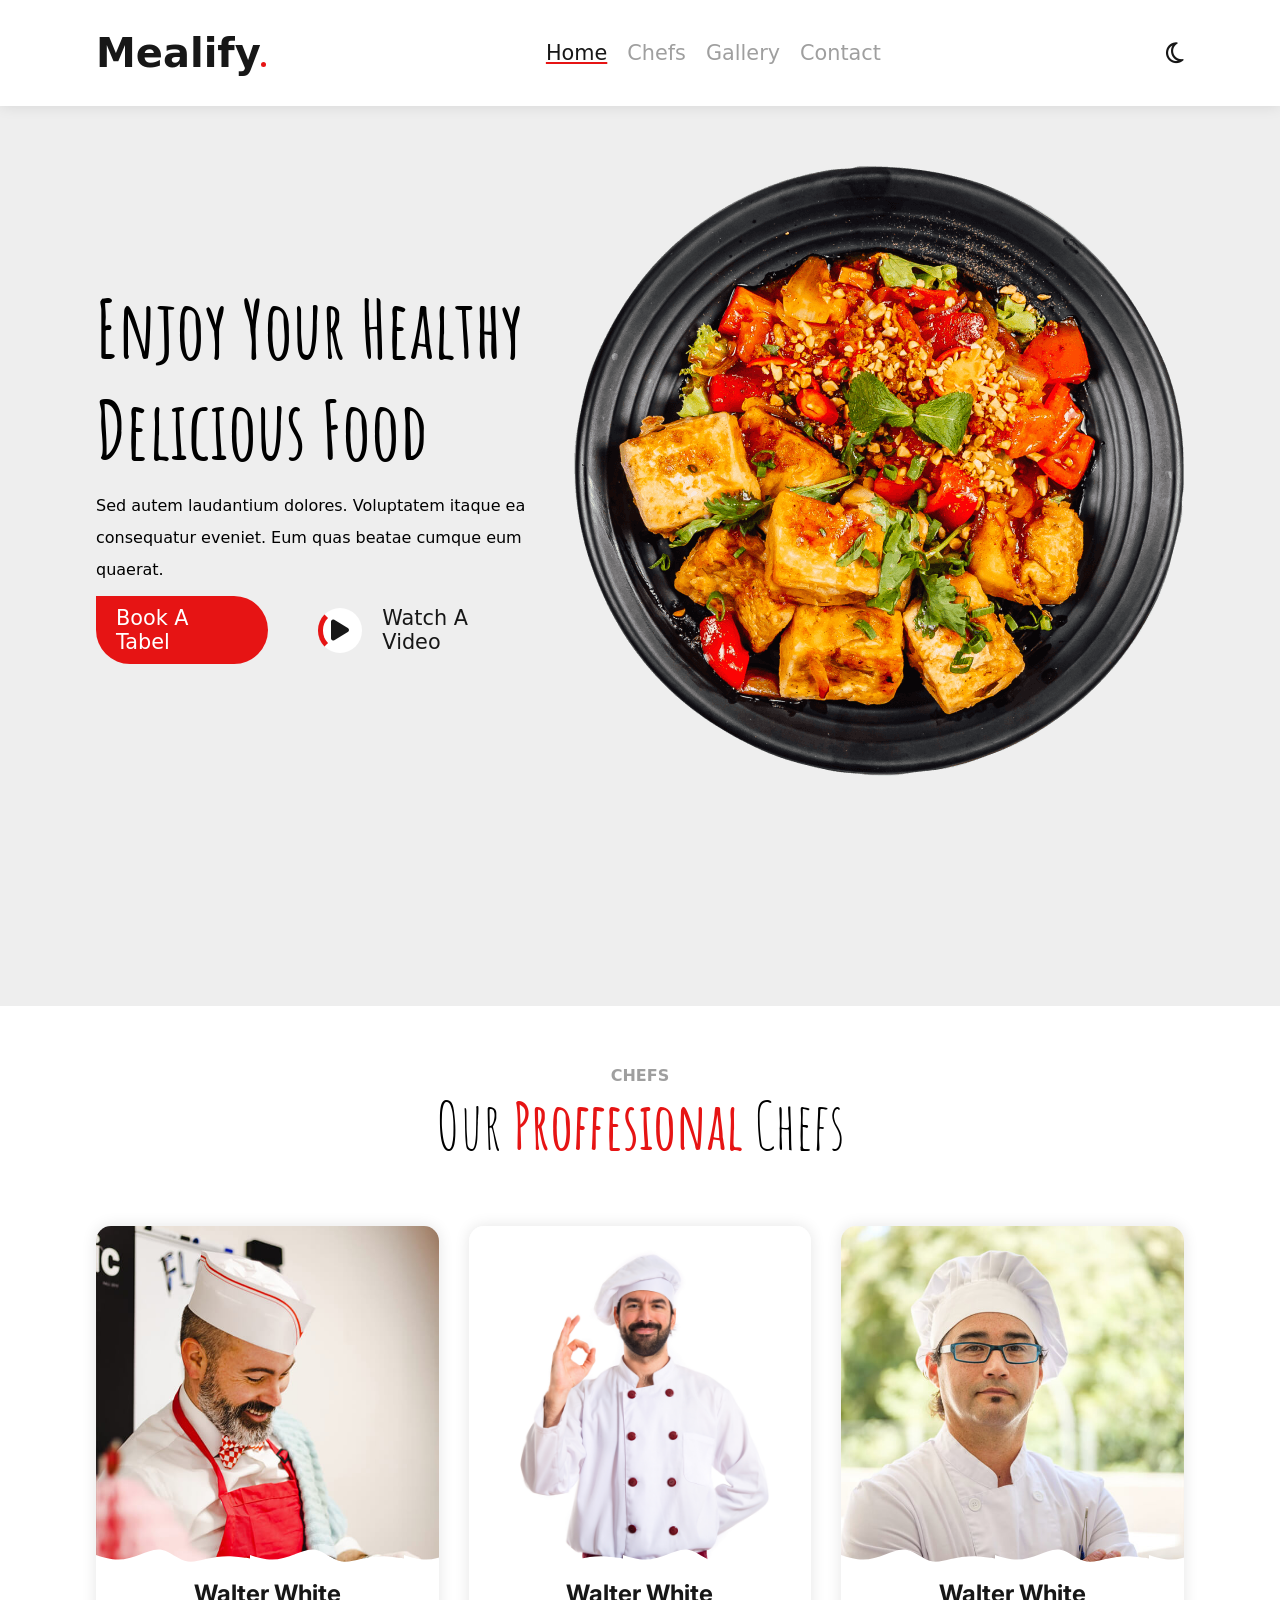
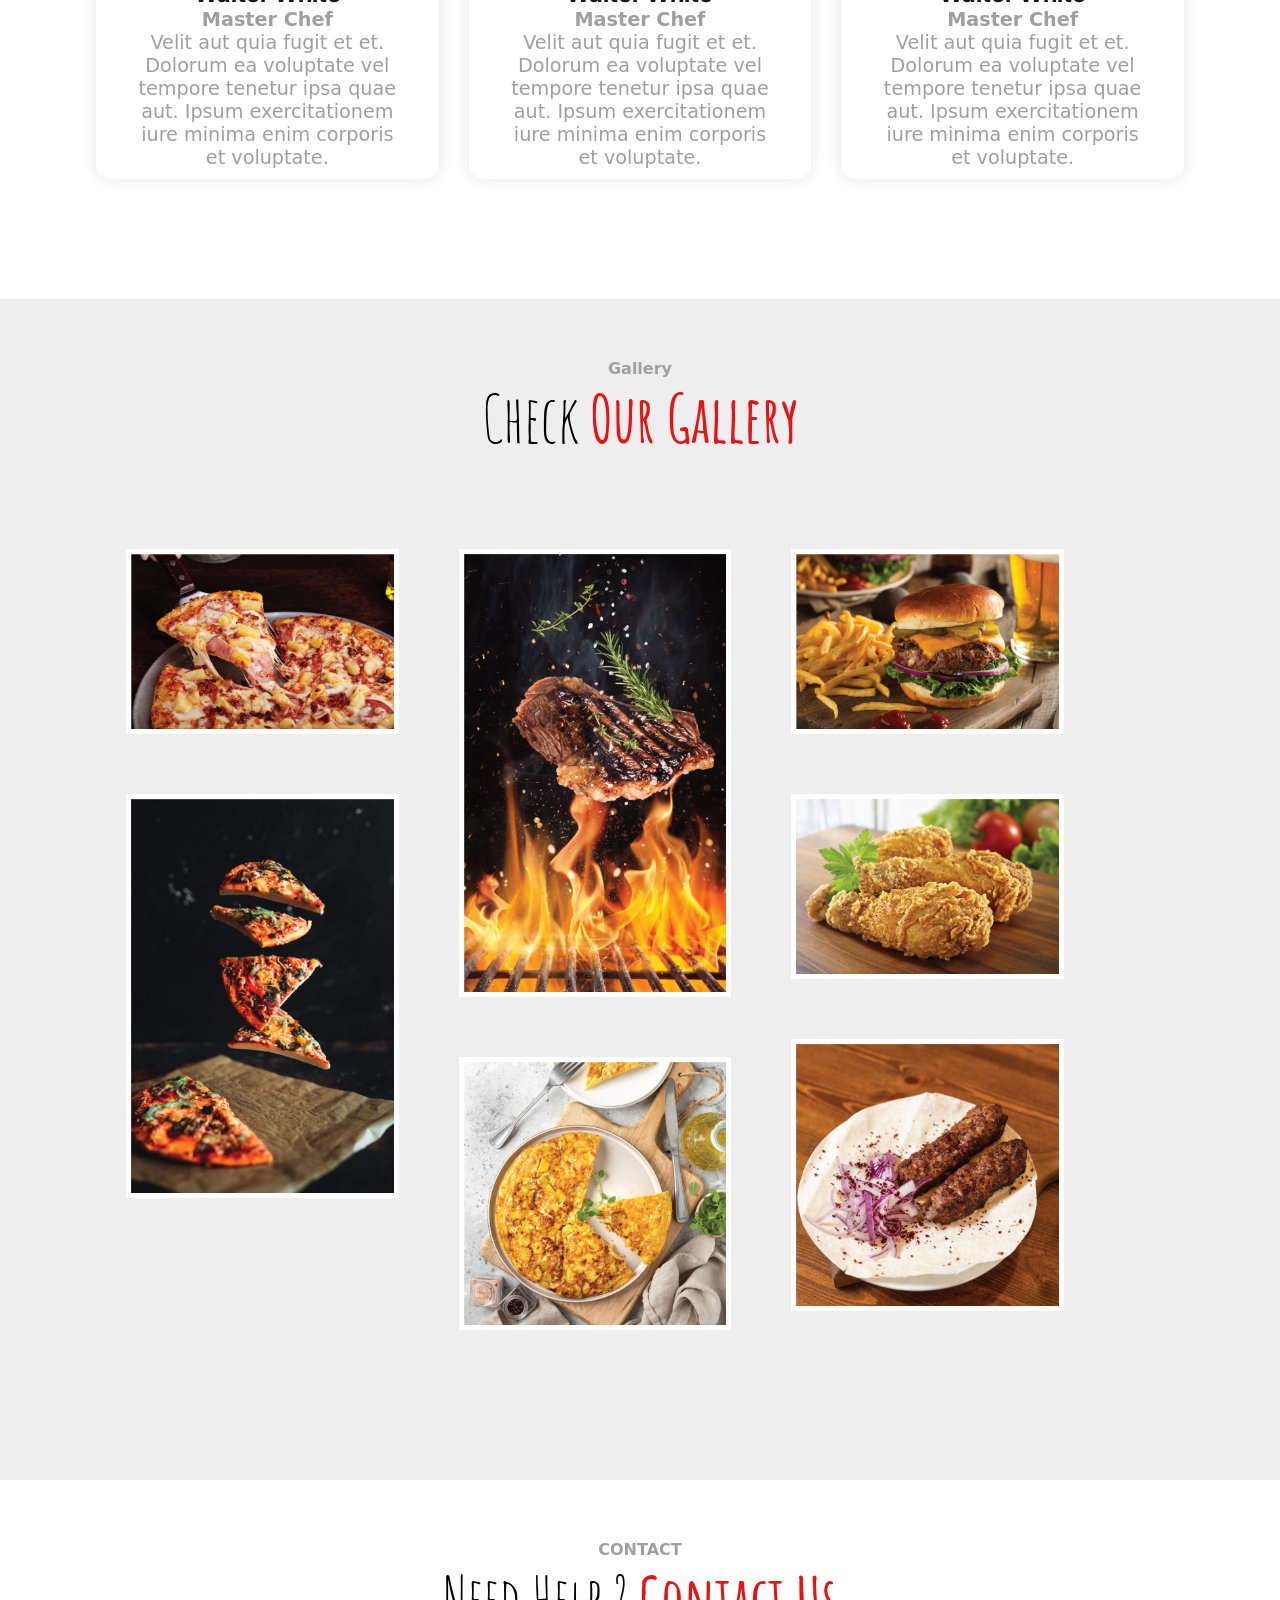
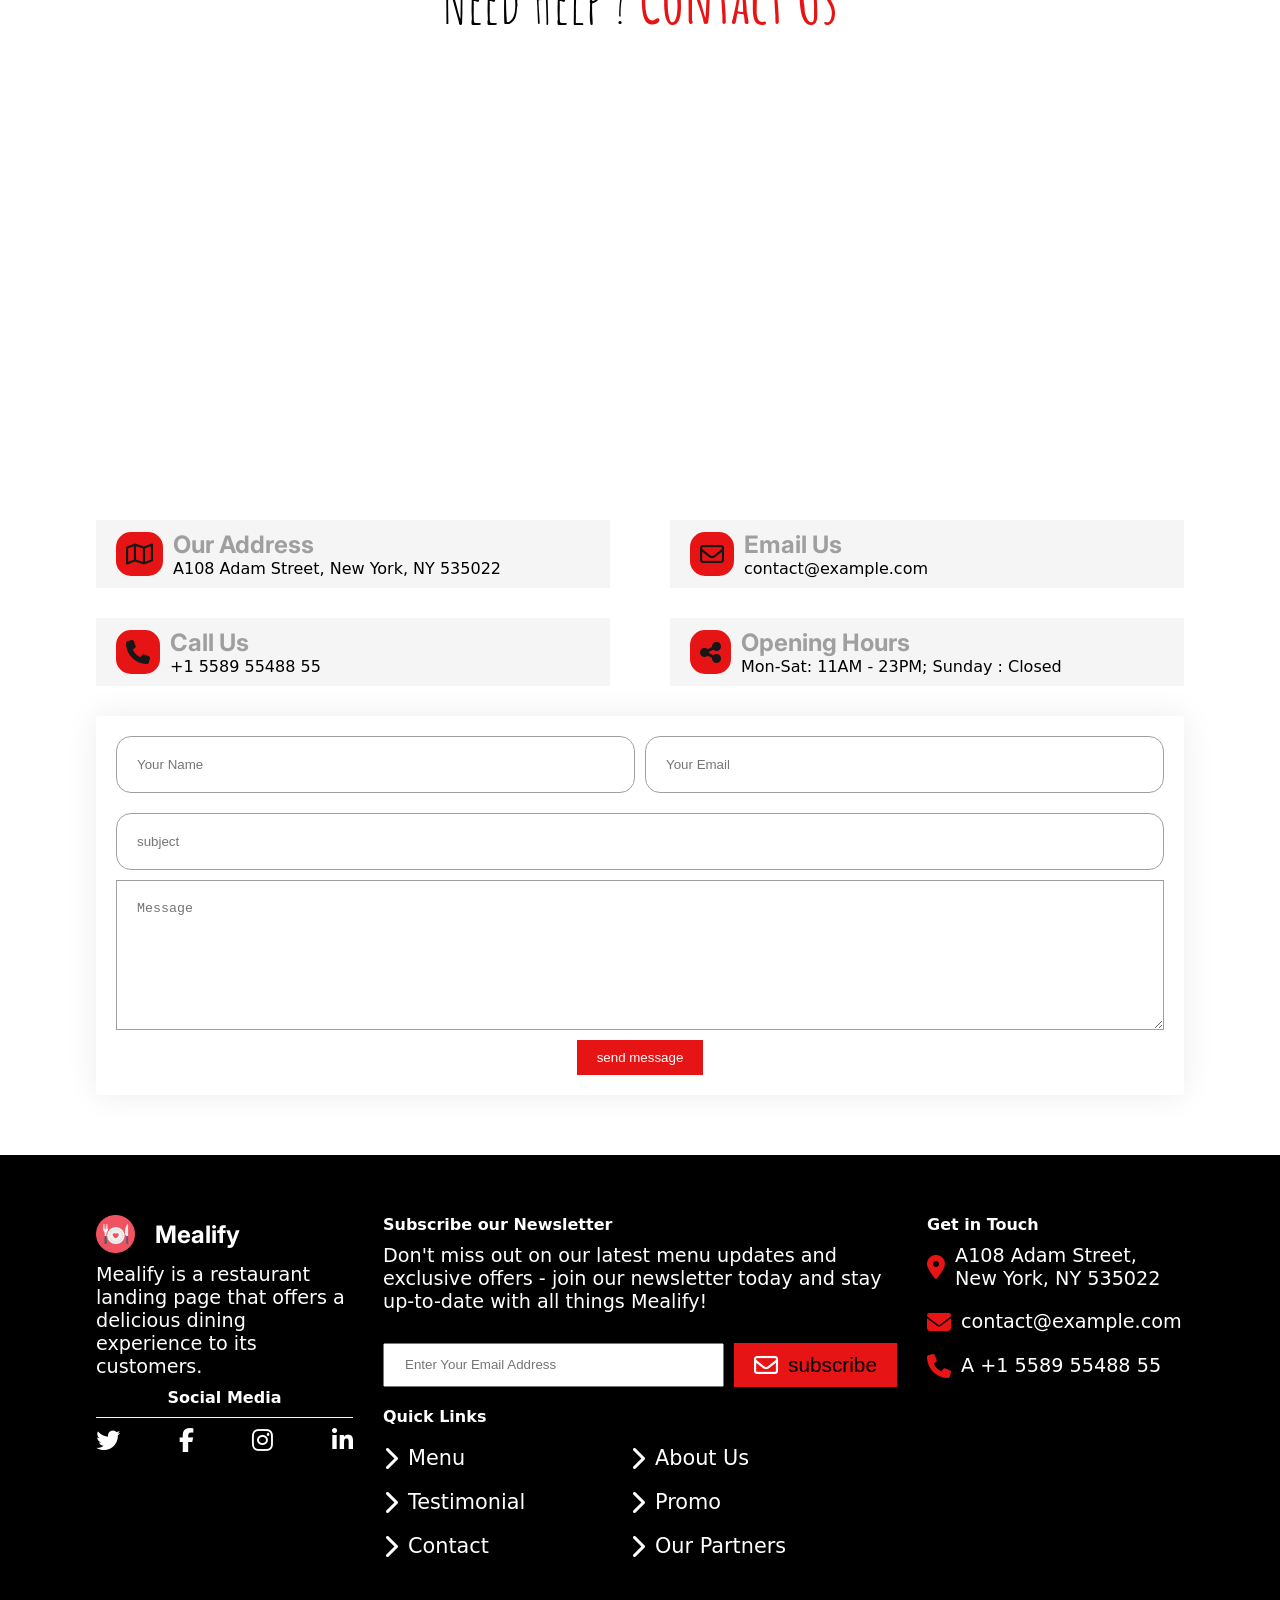
==== index.html @ 415b7df0 "first proj with DarkMode using checkBox not useing js" ====
<!DOCTYPE html>
<html lang="en">
  <head>
    <meta charset="UTF-8" />
    <meta name="viewport" content="width=device-width, initial-scale=1.0" />

    <!-- 
    google-Fonts
    -->
    <link rel="preconnect" href="https://fonts.googleapis.com" />
    <link rel="preconnect" href="https://fonts.gstatic.com" crossorigin />
    <link
      href="https://fonts.googleapis.com/css2?family=Amatic+SC:wght@400;700&family=Inter:ital,opsz,wght@0,14..32,100..900;1,14..32,100..900&display=swap"
      rel="stylesheet"
    />
    <!-- 
google-Fonts
-->

    <!-- 
     fontawesome
 -->
    <link
      rel="stylesheet"
      href="https://cdnjs.cloudflare.com/ajax/libs/font-awesome/6.7.2/css/all.min.css"
      integrity="sha512-Evv84Mr4kqVGRNSgIGL/F/aIDqQb7xQ2vcrdIwxfjThSH8CSR7PBEakCr51Ck+w+/U6swU2Im1vVX0SVk9ABhg=="
      crossorigin="anonymous"
      referrerpolicy="no-referrer"
    />
    <link
      rel="stylesheet"
      href="https://cdnjs.cloudflare.com/ajax/libs/font-awesome/6.7.2/css/all.min.css"
      integrity="sha512-Evv84Mr4kqVGRNSgIGL/F/aIDqQb7xQ2vcrdIwxfjThSH8CSR7PBEakCr51Ck+w+/U6swU2Im1vVX0SVk9ABhg=="
      crossorigin="anonymous"
      referrerpolicy="no-referrer"
    />
    <!-- 
    fontawesome
    -->
    <link rel="shortcut icon" href="./img/favicon.png" type="image/x-icon" />
    <link rel="stylesheet" href="./css/main.css" />
    <link rel="stylesheet" href="./css/media-layou.css" />
    <title>Document</title>
  </head>
  <body>
    <!-- 
    ******************
    header start
    ******************
    -->
    <nav>
        <div class="container">
          <div class="logo">
            <a href="./index.html">mealify</a>
          </div>
          <div class="mode d-f align-center ">
            <label for="change-mode"><i class="fa-regular fa-moon"></i></label>
            <input type="checkbox" name="change-mode" id="change-mode" hidden />

            
            <input type="checkbox" name="bar" id="bar" hidden />
        </div>
        <label id="bar" class="bar" for="bar"><i class="fa-solid fa-bars"></i></label>
          <ul>
            <li><a class="active" href="#">home</a></li>
            <li><a href="#chefs">chefs</a></li>
            <li><a href="#gallery">gallery</a></li>
            <li><a href="#contact">contact</a></li>
            <li class="close" hidden >
                <label for="close"><i class="fa-solid fa-xmark"></i></label>
                <input type="checkbox" name="close" id="close" hidden />

            </li>
          </ul>
        </div>
      </nav>
    <header>
      

      <div id="hero">
        <div class="container section">
          <div class="hero-desc lg-50">
            <h1>Enjoy Your Healthy Delicious Food</h1>
            <p>
              Sed autem laudantium dolores. Voluptatem itaque ea consequatur
              eveniet. Eum quas beatae cumque eum quaerat.
            </p>
            <div class="hero-links align-center md-100">
              <a class="btn sm-50 md-50 "href="#contact">book a tabel</a>
              <a class="sm-50 md-50" href="https://www.youtube.com/" target="_blank">
                <span class="circle d-f align-center just-center">
                  <i class="fa-solid fa-play"></i>
                </span>
                watch a video</a
              >
            </div>
          </div>
          <div class="hero-img lg-50  d-f align-center just-center tx-center ">
            <img src="./img/hero-img.png" alt="" />
          </div>
        </div>
      </div>
    </header>

    <!-- 
    *******************
    end header
    *******************
    -->

    <!-- 
    *******************
    chefs start
    *******************
    -->
    <section id="chefs" class="chef-sec">
      <div class="container f-c section">

        <span>CHEFS</span>
        <h2>Our <span>Proffesional</span> Chefs</h2>
        <div class="about-chefs section d-f f-w ">
        <div class="chef lg-33 md-50 sm-50">
            <div class="chef-img">
                <img src="./img/chefs-1.jpg" alt="chefs-1">
              
            </div>
            <div class="chef-desc d-f f-c tx-center ">
                <h3>Walter White</h3>
                <h4>Master Chef</h4>
                <p>
                    Velit aut quia fugit et et. Dolorum ea voluptate vel tempore tenetur ipsa quae aut. Ipsum exercitationem iure minima enim corporis et voluptate.
                </p>
            </div>
            <div class="chef-links d-f f-c">
                <i class="fa-brands fa-twitter"></i>
                <i class="fa-brands fa-facebook-f"></i>
                <i class="fa-brands fa-instagram"></i>
                <i class="fa-brands fa-linkedin-in"></i>
            </div>

        </div>
        <div class="chef lg-33 md-50 sm-100">
            <div class="chef-img">
                <img src="./img/chefs-2.jpg" alt="chefs-2">
                <div class="chef-links d-f f-c ">
                    <i class="fa-brands fa-twitter"></i>
                    <i class="fa-brands fa-facebook-f"></i>
                    <i class="fa-brands fa-instagram"></i>
                    <i class="fa-brands fa-linkedin-in"></i>
                </div>
            </div>
            <div class="chef-desc d-f f-c tx-center ">
                <h3>Walter White</h3>
                <h4>Master Chef</h4>
                <p>
                    Velit aut quia fugit et et. Dolorum ea voluptate vel tempore tenetur ipsa quae aut. Ipsum exercitationem iure minima enim corporis et voluptate.
                </p>
            </div>

        </div>
        <div class="chef lg-33 md-50 sm-100">
            <div class="chef-img">
                <img src="./img/chefs-3.jpg" alt="chefs-3">
                <div class="chef-links d-f f-c">
                    <i class="fa-brands fa-twitter"></i>
                    <i class="fa-brands fa-facebook-f"></i>
                    <i class="fa-brands fa-instagram"></i>
                    <i class="fa-brands fa-linkedin-in"></i>
                </div>
            </div>
            <div class="chef-desc d-f f-c tx-center ">
                <h3>Walter White</h3>
                <h4>Master Chef</h4>
                <p>
                    Velit aut quia fugit et et. Dolorum ea voluptate vel tempore tenetur ipsa quae aut. Ipsum exercitationem iure minima enim corporis et voluptate.
                </p>
            </div>

        </div>
     
         
   
         
          
        </div>
      </div>
    </div>


    <!-- 
    ******************
    end chef
    ******************
    -->


    <!-- 
    ******************
    start gallery
    ******************
    -->

    <section class="gallery-sec" id="gallery">
        <div class="container section tx-center f-c">
            <span>gallery</span>
        <h2>Check  <span>Our Gallery</span></h2>
        <div class="gallery-image d-f f-w section">
            
            <div class="gallery-left d-f f-c lg-33 md-50">
                <div class="pic md-100">
                    <img src="./img/meal-1.jpg" alt="meal-1">
                    <div class="pic-caption d-f f-c just-center">
                        <h3>Pizza
                        </h3>
                        <p>Hawaiian pizza with ham and pineapple</p>
                    </div>

                </div>
                <div class="pic md-100">
                    <img src="./img/meal-4.jpg" alt="meal-4">
                    <div class="pic-caption d-f f-c just-center">
                        <h3>Levitation pizza
                        </h3>
                        <p>Levitation pizza on black background.</p>
                    </div>

                </div>
            </div>


            <div class="gallery-center d-f f-c lg-33 md-50">
                <div class="pic md-100 ">
                    <img src="./img/meal-2.jpg" alt="meal-1">
                    <div class="pic-caption d-f f-c just-center">
                        <h3>Pizza
                        </h3>
                        <p>Hawaiian pizza with ham and pineapple</p>
                    </div>

                </div>
                <div class="pic md-100">
                    <img src="./img/meal-7.jpg" alt="meal-4">
                    <div class="pic-caption d-f f-c just-center">
                        <h3>Levitation pizza
                        </h3>
                        <p>Levitation pizza on black background.</p>
                    </div>

                </div>
            </div>

            <div class="gallery-right  d-f f-c lg-33 md-50">
                <div class="pic md-100">
                    <img src="./img/meal-3.jpg" alt="meal-1">
                    <div class="pic-caption d-f f-c just-center">
                        <h3>Pizza
                        </h3>
                        <p>Hawaiian pizza with ham and pineapple</p>
                    </div>

                </div>
                <div class="pic md-100">
                    <img src="./img/meal-5.jpg" alt="meal-4">
                    <div class="pic-caption d-f f-c just-center">
                        <h3>Levitation pizza
                        </h3>
                        <p>Levitation pizza on black background.</p>
                    </div>

                </div>
                <div class="pic md-100">
                    <img src="./img/meal-6.jpg" alt="meal-4">
                    <div class="pic-caption d-f f-c just-center">
                        <h3>Levitation pizza
                        </h3>
                        <p>Levitation pizza on black background.</p>
                    </div>

                </div>
            </div>

        </div>
        </div>
    </section>

    <!-- 
    ******************
        end gallery
    ******************
    -->


    <!-- 
    ******************
        start contact
    ******************
    -->

<section id="contact" class="contact-sec ">
    <div class="container d-f f-c section">
        <span>CONTACT
        </span>
        <h2>Need Help ? <span>Contact Us</span></h2>
        <iframe src="https://www.google.com/maps/embed?pb=!1m14!1m8!1m3!1d24194.89157059023!2d-74.006138!3d40.710059!3m2!1i1024!2i768!4f13.1!3m3!1m2!1s0x89c25a22a3bda30d%3A0xb89d1fe6bc499443!2sDowntown.%20Conference%20Center!5e0!3m2!1sen!2sus!4v1745274356943!5m2!1sen!2sus"height="450" style="border:0;" allowfullscreen="" loading="lazy" referrerpolicy="no-referrer-when-downgrade"></iframe>
<div class="call d-f f-w space-between">
    <div class="contact d-f align-center">
        <i class="fa-regular fa-map"></i>
        <div class="caption">
            <h3>Our Address</h3>
            <p>A108 Adam Street, New York, NY 535022

            </p>
        </div>
    </div>
          
    <div class="contact align-center d-f">
        <i class="fa-regular fa-envelope"></i>
        <div class="caption">
            <h3>Email Us</h3>
            <p>contact@example.com
            </p>
        </div>

    </div>
   
  
       <div class="contact align-center d-f">
        <i class="fa-solid fa-phone"></i>
           <div class="caption">
               <h3>Call Us
               </h3>
               <p>+1 5589 55488 55
               </p>
           </div>
       </div>
       
       <div class="contact align-center d-f">
        <i class="fa-solid fa-share-nodes"></i>
           <div class="caption">
               <h3>Opening Hours
               </h3>
               <p>Mon-Sat: 11AM - 23PM; Sunday : Closed

               </p>
           </div>
       </div>
     
</div>

<form action="" class="d-f f-c " >
    <div class="name-email d-f ">
        <input type="text" name="name" id="name" placeholder="Your Name">
        <input type="email" name="email" id="email" placeholder="Your Email">
    </div>
    <input type="text" name="subject" id="subject" placeholder="subject">
    <textarea name="Message" id="Message" placeholder="Message"></textarea>
    <button type="submit">send message</button>
</form>
     
    </div>

</section>

    <!-- 
    ******************
        end contact
    ******************
    -->



    <!-- 
    ******************
        start footer
    ******************
    -->

<footer class="section ">
    <div class="container ">
        <div class="left d-f f-c xsm-100">
            <h3 class="d-f align-center">
            <img src="./img/favicon.png" alt="">
            Mealify
            </h3>
            <p>Mealify is a restaurant landing page that offers a delicious dining experience to its customers.

            </p>
            <h4 class="tx-center">
                Social Media
            </h4>
            <div class="border"></div>
            <div class="footer-links d-f space-between">
                <i class="fa-brands fa-twitter"></i>
                <i class="fa-brands fa-facebook-f"></i>
                <i class="fa-brands fa-instagram"></i>
                <i class="fa-brands fa-linkedin-in"></i>
            </div>
        </div>
        <div class="center d-f f-c xsm-100">
            <h4>
                Subscribe our Newsletter

            </h4>
            <p>Don't miss out on our latest menu updates and exclusive offers - join our newsletter today and stay up-to-date with all things Mealify!</p>
            <div class="form">
                <form action="" class="d-f space-between">
                <input type="email" name="footer-email" id="footer-email" placeholder="Enter Your Email Address">
                <button class="d-f align-center" type="submit">
     
                    <i class="fa-regular fa-envelope"></i>
                    subscribe
                </button>
            </form>
            </div>
            <h4>
                Quick Links
            </h4>
            <ul>
                <li class="d-f align-center">
                    <i class="fa-solid fa-chevron-right"></i>
                    <a href="#">  Menu</a></li>
                <li class="d-f align-center"> <i class="fa-solid fa-chevron-right"></i> <a href="#">  About Us</a></li>
                <li class="d-f align-center">
                    <i class="fa-solid fa-chevron-right"></i>
                    <a  href="#"> Testimonial</a></li>
                <li class="d-f align-center">
                    <i class="fa-solid fa-chevron-right"></i>
                    <a  href="#"> Promo</a></li>
                <li class="d-f align-center"> 
                    <i class="fa-solid fa-chevron-right"></i> 
                    <a  href="#"> Contact</a></li>
                <li class="d-f align-center">
                    <i class="fa-solid fa-chevron-right"></i>
                    <a  href="#"> Our Partners</a></li>
            </ul>
            
        </div>
        <div class="right d-f f-c xsm-100">

<h4>
    Get in Touch
</h4>
<p class="d-f align-center"><i class="fa-solid fa-location-dot"></i> A108 Adam Street, New York, NY 535022</p>
<p class="d-f align-center"><i class="fa-solid fa-envelope"></i> contact@example.com</p>
<p class="d-f align-center"><i class="fa-solid fa-phone"></i> A
    +1 5589 55488 55</p>


        </div>
 
        
    </div>
</footer>


    <!-- 
    ******************
        end footer
    ******************
    -->







  </body>
</html>
---- css/main.css ----
:root {
  --main-color-light: #fff;
  --second-color-light: #eee;
  --main-color-dark: #171717;
  --black: #000;
  --second-color-dark: #252525;
  --third-color-dark: #202020;
  --icon-color-light: #e61414;
  --icon-color-dark: #c17e1f;
  --pading: 10px 20px;
  --contact-color: #f5f5f5;
  --text-color: rgb(159, 159, 159);
  --radius: 15px;
  --gap: 1.875rem;
}

*,
*::after,
*::before {
  margin: 0;
  padding: 0;
  box-sizing: border-box;
  scroll-behavior: smooth;
  transition: 0.3s;
}

body {
  font-family: "Open Sans", system-ui, -apple-system, "Segoe UI", Roboto,
    "Helvetica Neue", Arial, "Noto Sans", "Liberation Sans", sans-serif,
    "Apple Color Emoji", "Segoe UI Emoji", "Segoe UI Symbol", "Noto Color Emoji";
}
body::selection {
  background-color: var(--icon-color-light);
}
i:hover {
  color: #e61414;
}
body:has(#change-mode:checked) {
  ::selection {
    background-color: var(--icon-color-dark);
  }
  .active {
    text-decoration-color: var(--icon-color-dark);
  }
  h2 {
    color: var(--main-color-light);
    span {
      color: var(--icon-color-dark);
    }
  }
  h3 {
    color: var(--main-color-light);
  }
  
  nav {
    background-color: var(--main-color-dark);
    i {
      color: var(--main-color-light);
    }
    .logo a {
      color: var(--main-color-light);
    }
    li a.active {
      color: var(--main-color-light);
    }
    li a:hover {
      color: var(--main-color-light);
    }
    .logo a::after {
      background-color: var(--icon-color-dark);
    }
    li a::after {
      background: var(--icon-color-dark);
    }
  }
  header {
    background-color: var(--second-color-dark);
    color: var(--main-color-light);
    a,
    i {
      color: var(--main-color-light);
    }
    a:hover {
      color: var(--icon-color-light);
    }
    a span {
      background-color: var(--main-color-dark);
      border-left-color: var(--icon-color-dark);
    }

    .btn {
      background: var(--icon-color-dark);
    }
  }

  .chef-sec {
    background: var(--third-color-dark);
    .chef-desc {
      background: var(--main-color-dark);
    }
    .chef-img::after {
      background: url(../img/team-shape-dark.svg);
    }
    h3 {
      color: var(--main-color-light);
    }
  }
  .gallery-sec {
    background: var(--second-color-dark);
  }
  .contact-sec {
    .contact {
      background: var(--black);
      h3 {
        color: var(--text-color);
      }
      p {
        color: var(--main-color-light);
      }
      i {
        background: var(--icon-color-dark);
      }
    }

    form {
      background: var(--black);
    }
  }
  button {
    background: var(--icon-color-dark);
  }
  footer .right {
    i {
      color: var(--icon-color-dark);
    }
  }
}
img {
  width: 100%;
  border: none;
  display: block;
}
h1 {
  font-family: "Amatic SC", sans-serif;
  font-size: 5rem;
  font-weight: 700;
}
span {
  color: var(--text-color);
  font-weight: 700;
  text-transform: capitalize;
}
h2 {
  font-family: "Amatic SC", sans-serif;
  font-weight: 400;
  font-size: 4rem;
  span {
    font-family: "Amatic SC", sans-serif;
    color: var(--icon-color-light);
  }
}
h3 {
  font-family: "Inter", sans-serif;
  font-weight: 700;
  font-size: 1.5rem;
  color: var(--main-color-dark);
}
.d-f {
  display: flex;
}
.tx-center {
  text-align: center;
}
.align-center {
  align-items: center;
}
.just-center {
  justify-content: center;
}
.space-around {
  justify-content: space-around;
}
.space-between {
  justify-content: space-between;
}
.f-c {
  flex-direction: column;
}
.f-w {
  flex-wrap: wrap;
}
ul {
  display: flex;
  list-style: none;
  gap: 20px;
}
a {
  text-decoration: none;
  font-size: 1.3rem;
  text-transform: capitalize;
}
.container {
  width: 85%;
  margin: auto;
  display: flex;
  flex-wrap: wrap;
  align-items: center;
  justify-content: space-between;
}
i {
  color: var(--main-color-dark);
  position: relative;
  cursor: pointer;
  font-size: 1.5rem;
}
.section {
  padding: 60px 0;
}
.active {
  color: var(--main-color-dark);
  text-decoration: underline var(--icon-color-light);
}

/*
 ***************************** 

 Header start

 *****************************
 */

.bar{
  display: none;
}

nav {
  /* .bar{
    display: none;
  } */
  padding: 30px 0;
  width: 100%;
  box-shadow: 0 0 14px 0 #0000001b;
  position: sticky;
  background-color: var(--main-color-light);
  top: 0;
  z-index: 9999;
  a {
    color: var(--text-color);
  }
  .logo a {
    font-size: 2.5rem;
    color: var(--main-color-dark);
    position: relative;
    font-weight: 700;
  }
  .logo a::after {
    content: "";
    position: absolute;
    width: 5px;
    height: 5px;
    border-radius: 50%;
    top: 70%;
    left: 100%;
    background-color: var(--icon-color-light);
  }
  li a {
    position: relative;
  }
  li a::after {
    content: "";
    position: absolute;
    top: 89%;
    left: 0;
    background: var(--icon-color-light);
    width: 0px;
    height: 2px;
  }
  li a:hover {
    color: var(--main-color-dark);
  }
  li a:hover::after {
    width: 100%;
  }
  .mode {
    order: 1;
    gap: var(--gap);
  }
}
header {
  height: 100vh;
  background-color: var(--second-color-light);

  .hero-desc {
    width: 40%;
    p {
      line-height: 2rem;
      margin: 10px 0;
    }
    .hero-links {
      display: flex;

      a {
        color: var(--main-color-dark);
        align-items: center;
        display: flex;
        gap: 20px;
        .circle {
          width: 45px;
          height: 45px;
          background-color: var(--main-color-light);
          border: transparent solid 5px;
          border-radius: 50%;
          border-left-color: var(--icon-color-light);
        }
      }

      .btn {
        color: var(--main-color-light);
        background-color: var(--icon-color-light);
        padding: var(--pading);
        border-radius: 0 50px 50px;
        &:hover {
          color: var(--black);
          border-radius: 0 30px;
        }
      }
      a:hover {
        color: var(--icon-color-light);
      }
      gap: 50px;
    }
  }
  img:hover {
    animation-name: shake;
    animation-duration: 0.2s;
    animation-direction: alternate;
    animation-iteration-count: infinite;
  }
}
@keyframes shake {
  0% {
    transform: rotate(5deg) translate(2px);
  }
  100% {
    transform: rotate(-5deg) translate(-2px);
  }
}

/* 
******************************
end header
******************************
*/

/* 
******************************
chef start
******************************
*/
.chef-sec {
  .about-chefs {
    gap: var(--gap);
  }

  .chef {
    border-radius: var(--radius);
    width: calc(calc(100% - var(--gap) * 2) / 3);
    position: relative;
    overflow: hidden;
    box-shadow: 0 0 15px 0 #0000001b;
  }
  .chef-img {
    position: relative;
  }
  .chef-links {
    position: absolute;
    top: 15%;
    right: -100%;

    background-color: var(--main-color-light);
    gap: 30px;
    border-radius: var(--radius);
    padding: var(--pading);
    transition-delay: 0.5s;
  }
  .chef-img::after {
    content: "";
    position: absolute;
    background: url(../img/team-shape.svg);
    width: 100%;
    height: 10%;
    top: 91%;
    left: 0;
  }
  .chef:hover .chef-links {
    right: 0%;
  }
  .chef:hover {
    scale: 1.1;
  }
  .chef-desc {
    background-color: var(--main-color-light);
    border-radius: 0 0 15px 15px;
    padding: var(--pading);
    color: var(--main-color-light);

    h4,
    p {
      color: var(--text-color);
      margin: 10px 0;
      font-size: 1.2rem;
      width: 90%;
      margin: auto;
    }
  }
}

/* 
******************************
chef end
******************************
*/

/* 
******************************
gallery start
******************************
*/
.gallery-sec {
  background: var(--second-color-light);

  .gallery-center,
  .gallery-left,
  .gallery-right {
    width: calc(calc(100% / 3) - var(--gap));
  }
  .pic {
    border: 5px solid var(--main-color-light);
    position: relative;
    margin: var(--gap);

    overflow: hidden;
  }
  .pic-caption {
    position: absolute;
    background: rgba(0, 0, 0, 0.7);
    top: 120%;
    bottom: 0;
    color: white;
    width: 100%;
    h3 {
      color: var(--main-color-light);
    }
    p {
      color: var(--text-color);
    }
  }
  .pic:hover .pic-caption {
    top: 0;
  }
}

/* 
******************************
gallery end
******************************
*/

/* 
******************************
contact start
******************************
*/

.contact-sec {
  iframe {
    width: 100%;
    padding: 20px 0;
  }
  .call {
    /* background-color: #e61414; */
    padding: 30px 0;
    width: 100%;
    gap: var(--gap);
  }
  .contact {
    background-color: var(--contact-color);
    width: calc(calc(100% / 2) - var(--gap));
    padding: var(--pading);
    h3 {
      color: var(--text-color);
    }
    .caption {
      padding: 0 10px;
    }
    i {
      background: var(--icon-color-light);
      padding: 10px;
      border-radius: var(--radius);
    }
  }
  form {
    width: 100%;
    background: var(--main-color-light);
    box-shadow: 0 0 1.875rem #00000014;
    padding: var(--pading);
    input {
      padding: 20px;
      width: 100%;
      border: solid 1px var(--text-color);
      margin: 10px 0;
      border-radius: var(--radius);
    }
    .name-email {
      gap: 10px;
    }
    textarea {
      padding: 20px;
      width: 100%;
      height: 150px;
      border: solid 1px var(--text-color);
    }
    button {
      width: fit-content;
      margin: 10px auto;
      padding: var(--pading);
      border: none;
      cursor: pointer;
      color: var(--main-color-light);
      background-color: var(--icon-color-light);
      &:hover {
        border-radius: var(--radius);
        background: var(--main-color-dark);
      }
    }
  }
}

/* 
******************************
contact end
******************************
*/

/* 
******************************
footer star
******************************
*/

footer {
  .container {
    align-items: flex-start;
    gap: var(--gap);
    /* background-color: var(--icon-color-light); */
  }
  background: var(--black);
  color: var(--main-color-light);
  h4,
  i,
  h3 {
    color: var(--main-color-light);
  }
  img {
    width: 15%;
    /* padding: var(--pading); */
    margin-right: 20px;
  }
  .left,
  .right {
    width: calc(calc(100% - var(--gap) * 2) / 4);
  }
  .left,
  .center,
  .right {
    p {
      padding: 10px 0;
      /* width: 80%; */
      font-size: 1.2rem;
    }
    .border {
      background: var(--contact-color);
      width: 100%;
      height: 1px;
      margin: 10px 0;
    }
  }
  .center {
    width: calc(calc(100% - var(--gap) * 2) / 2);
    justify-content: flex-start;
    form {
      width: 100%;
      padding: 20px 0;
      input {
        width: 100%;
        margin-right: 10px;
        padding: var(--pading);
      }
      button {
        background: var(--icon-color-light);
        cursor: pointer;
        font-size: 1.3rem;
        gap: 10px;
        border: none;
        padding: var(--pading);
      }
    }
    ul {
      flex-wrap: wrap;
      margin: 20px 0;
    }
    li {
      gap: 10px;
      width: calc(50% - var(--gap));
      a {
        color: var(--main-color-light);
      }
      &:hover {
        padding-left: 10px;
      }
    }
  }
  .right {
    p {
      gap: 10px;
      i {
        color: var(--icon-color-light);
      }
    }
  }
}

/* 
******************************
footer star
******************************
*/

@media (min-width: 992px) and (max-width: 1199px) {
  #hero {
    .hero-desc {
      width: 50%;
    }
    .btn {
      background: var(--black);
      padding: 10px 40px;
      font-size: 1.1rem;
    }
  }
 
  nav {
    position: relative;
    .bar{
      display: block;

      position: absolute;
      right: 50px;
    }
    ul {
      flex-direction: column;
      position: absolute;
      left: 70%;
      top: 0;
      background: var(--contact-color);
      height: 100vh;
      padding: 50px 70px;
      .close {
        display: block;
        position: absolute;
        top: 20px;
        left: 20px;

     
      }

      a.active {
        color: var(--text-color);
      }
      
      &:has(#close:checked) {
        left: 100%;
    }
    }
    #bar:checked ~ ul{
      left: 50%;
    }
  
  }

  footer {
    .left,
    .right {
      width: calc(50% - var(--gap));
    }
    .center {
      order: 3;
      width: 100%;
    }
  }
}


@media (min-width: 768px) and (max-width: 991px) {

  nav {
    .bar{
      display: block;

      position: absolute;
      right: 50px;
    }

    ul {
      flex-direction: column;
      position: absolute;
      top: 100%;
      left: -100%;
      background: var(--main-color-dark);
      width: 100%;
      height: 100vh;
      padding: 30px;
      gap: 30px;
      transition: 0.3s;
    }

    #bar:checked ~ ul {
      left: 0;
    }
  }

  header {
    flex-direction: column;
    text-align: center;
    height: auto;
    padding: 40px 0;

    .hero-desc {
      width: 100%;
      order: 1;
      padding: 20px;
    }

    .hero-links {
      flex-direction: row;
      gap: 20px;
      align-items: center;
    }

    img {
      width: 100%;
      margin: auto;
    }
  }

  .chef-sec .chef {
    width: calc(50% - var(--gap));
    flex-wrap: wrap;
  }
  .gallery-sec .gallery-center,
  .gallery-sec .gallery-left,
  .gallery-sec .gallery-right {
    /* width: calc(50% - var(--gap)); */
    flex-direction: column-reverse;
width: 50%;
  }
  .gallery-sec .gallery-right {
    flex-direction: row;
    width: 100%;
  }
  .gallery-sec .pic{
    margin: 0;
img{
  height: fit-content;
}  }

  .contact-sec {
    .contact,
    form {
      width: 100%;
    }

    .call {
      flex-direction: column;
      align-items: center;
    }
  }
.name-email{
  flex-wrap: wrap;
}
  footer {
    .left,
    .right {
      width: calc(50% - var(--gap));
    }

    .center {
      order: 3;
      width: 100%;
    }

    .container {
      flex-wrap: wrap;
    }
  }
}


@media (max-width: 767px) {
  nav {
    flex-wrap: wrap;


    .bar{
      display: block;

      position: absolute;
      right: 50px;
    }
    
    ul {
      flex-direction: column;
      position: absolute;
      top: 100%;
      left: -100%;
      background: var(--main-color-dark);
      width: 100%;
      height: 100vh;
      padding: 30px;
      gap: 30px;
      transition: 0.3s;
    }
    #bar:checked ~ ul {
      left: 0;
    }
 
  }

  header {
    flex-direction: column;
    text-align: center;

    .hero-desc {
      width: 100%;
      order: 2;
      padding: 20px;
    }

    .hero-links {
      flex-direction: row;
      gap: 20px;
    }

    img {
      width: 50%;
      margin: auto;
    }
  }

  .chef-sec .chef {
    width: 100%;
  }

  .gallery-sec .gallery-center,
  .gallery-sec .gallery-left,
  .gallery-sec .gallery-right {
    width: 100%;
  }

  .contact-sec .contact,
  .contact-sec form {
    width: 100%;
  }
  .name-email{
    flex-wrap: wrap;
  }
  footer {
    .left,
    .right,
    .center {
      width: 100%;
      order: unset;
    }

    .center {
      order: 3;
    }
  }
}
---- css/media-layou.css ----
@media (max-width: 575px) {
  .xsm-100 {
    width: 100%;
  }
  .xsm-50 {
    width: 50%;
  }
  .xsm-33 {
    width: 33.33%;
  }
  .xsm-25 {
    width: 25%;
  }
  .xsm-16 {
    width: 16.66%;
  }
}
@media (min-width: 575px) and (max-width:767px) {
  .sm-100 {
    width: 100%;
  }
  .sm-50 {
    width: 50%;
  }
  .sm-33 {
    width: 33.33%;
  }
  .sm-25 {
    width: 25%;
  }
  .sm-16 {
    width: 16.66%;
  }
}

@media (min-width: 768px)  and (max-width:991px){
    .md-100 {
        width: 100%;
      }
      .md-50 {
        width: 50%;
      }
      .md-33 {
        width: 33.33%;
      }
      .md-25 {
        width: 25%;
      }
      .md-16 {
        width: 16.66%;
      }
}
@media (min-width: 992px) and (max-width:1199px) {

    .lg-100 {
        width: 100%;
      }
      .lg-50 {
        width: 50%;
      }
      .lg-33 {
        width: 33.33%;
      }
      .lg-25 {
        width: 25%;
      }
      .lg-16 {
        width: 16.66%;
      }
}
@media (min-width: 1200px) {

    .xl-100 {
        width: 100%;
      }
      .xl-50 {
        width: 50%;
      }
      .xl-33 {
        width: 33.33%;
      }
      .xl-25 {
        width: 25%;
      }
      .xl-16 {
        width: 16.66%;
      }
}
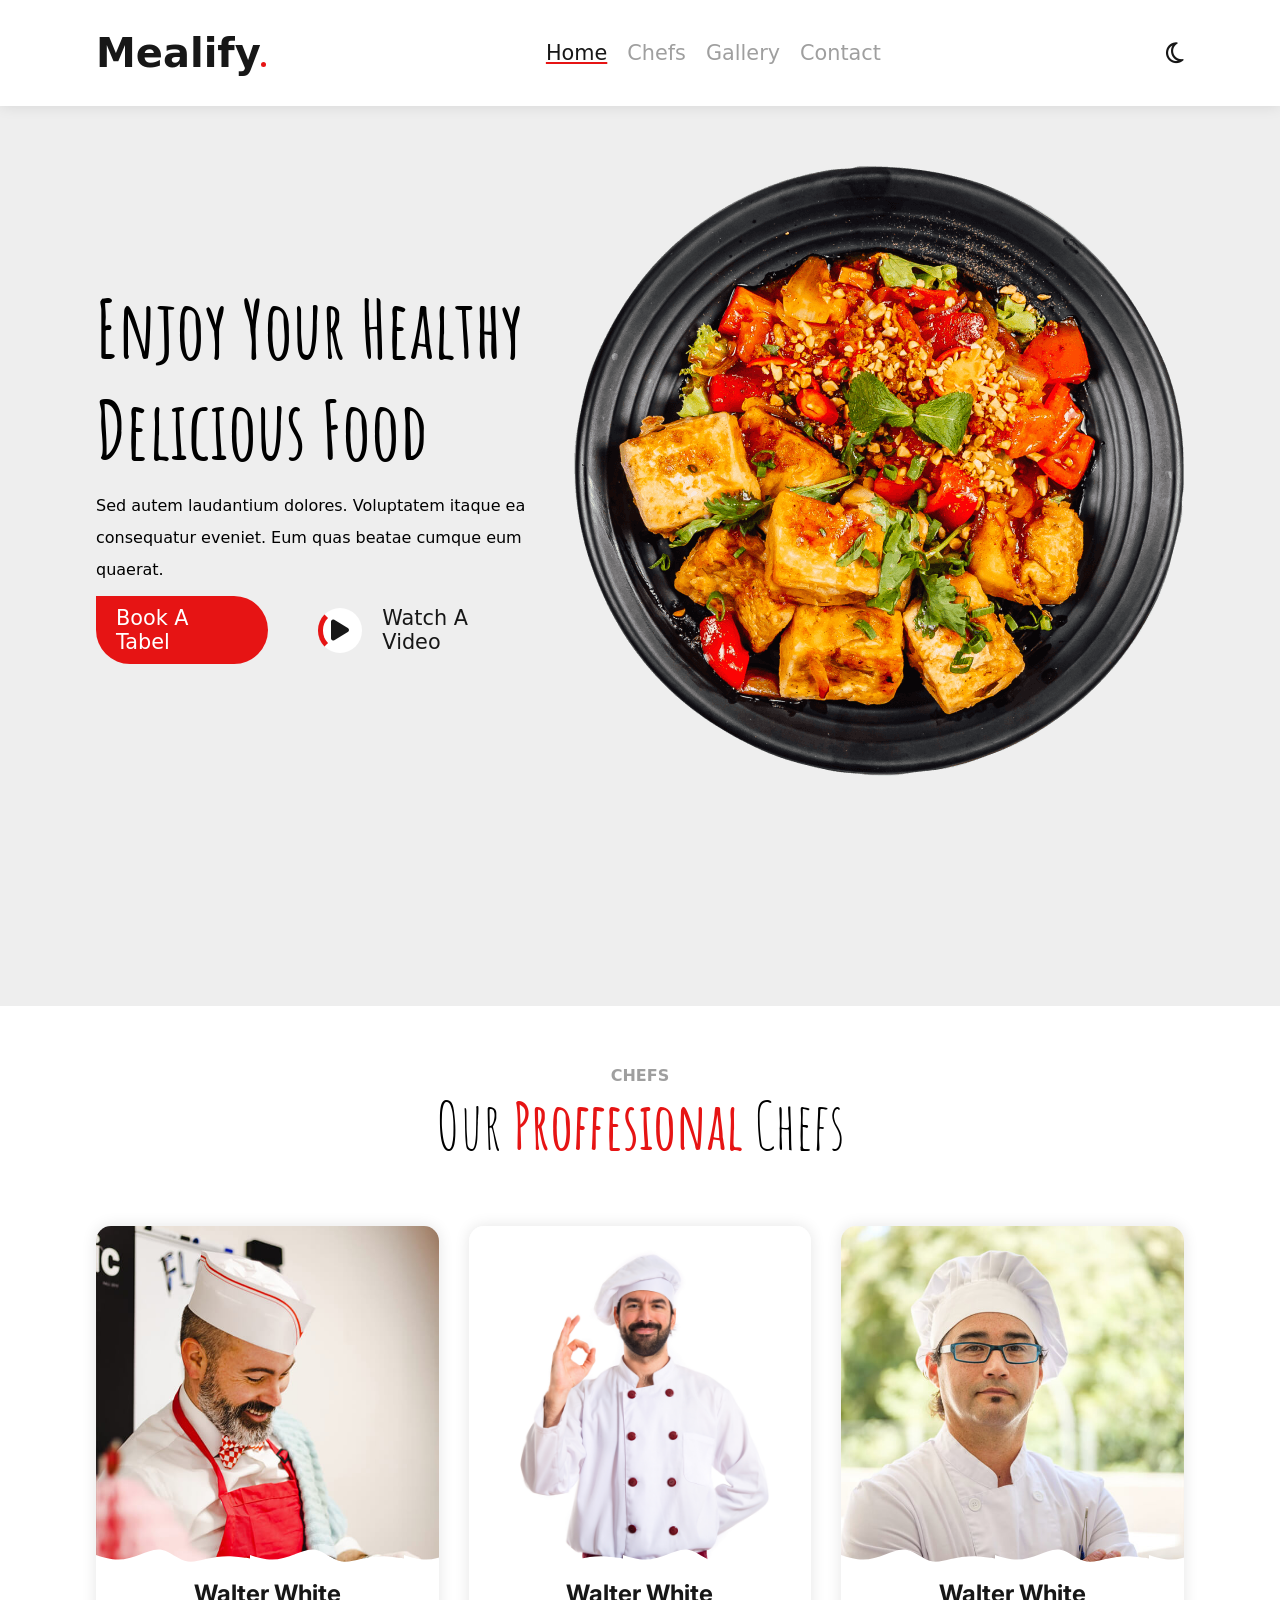
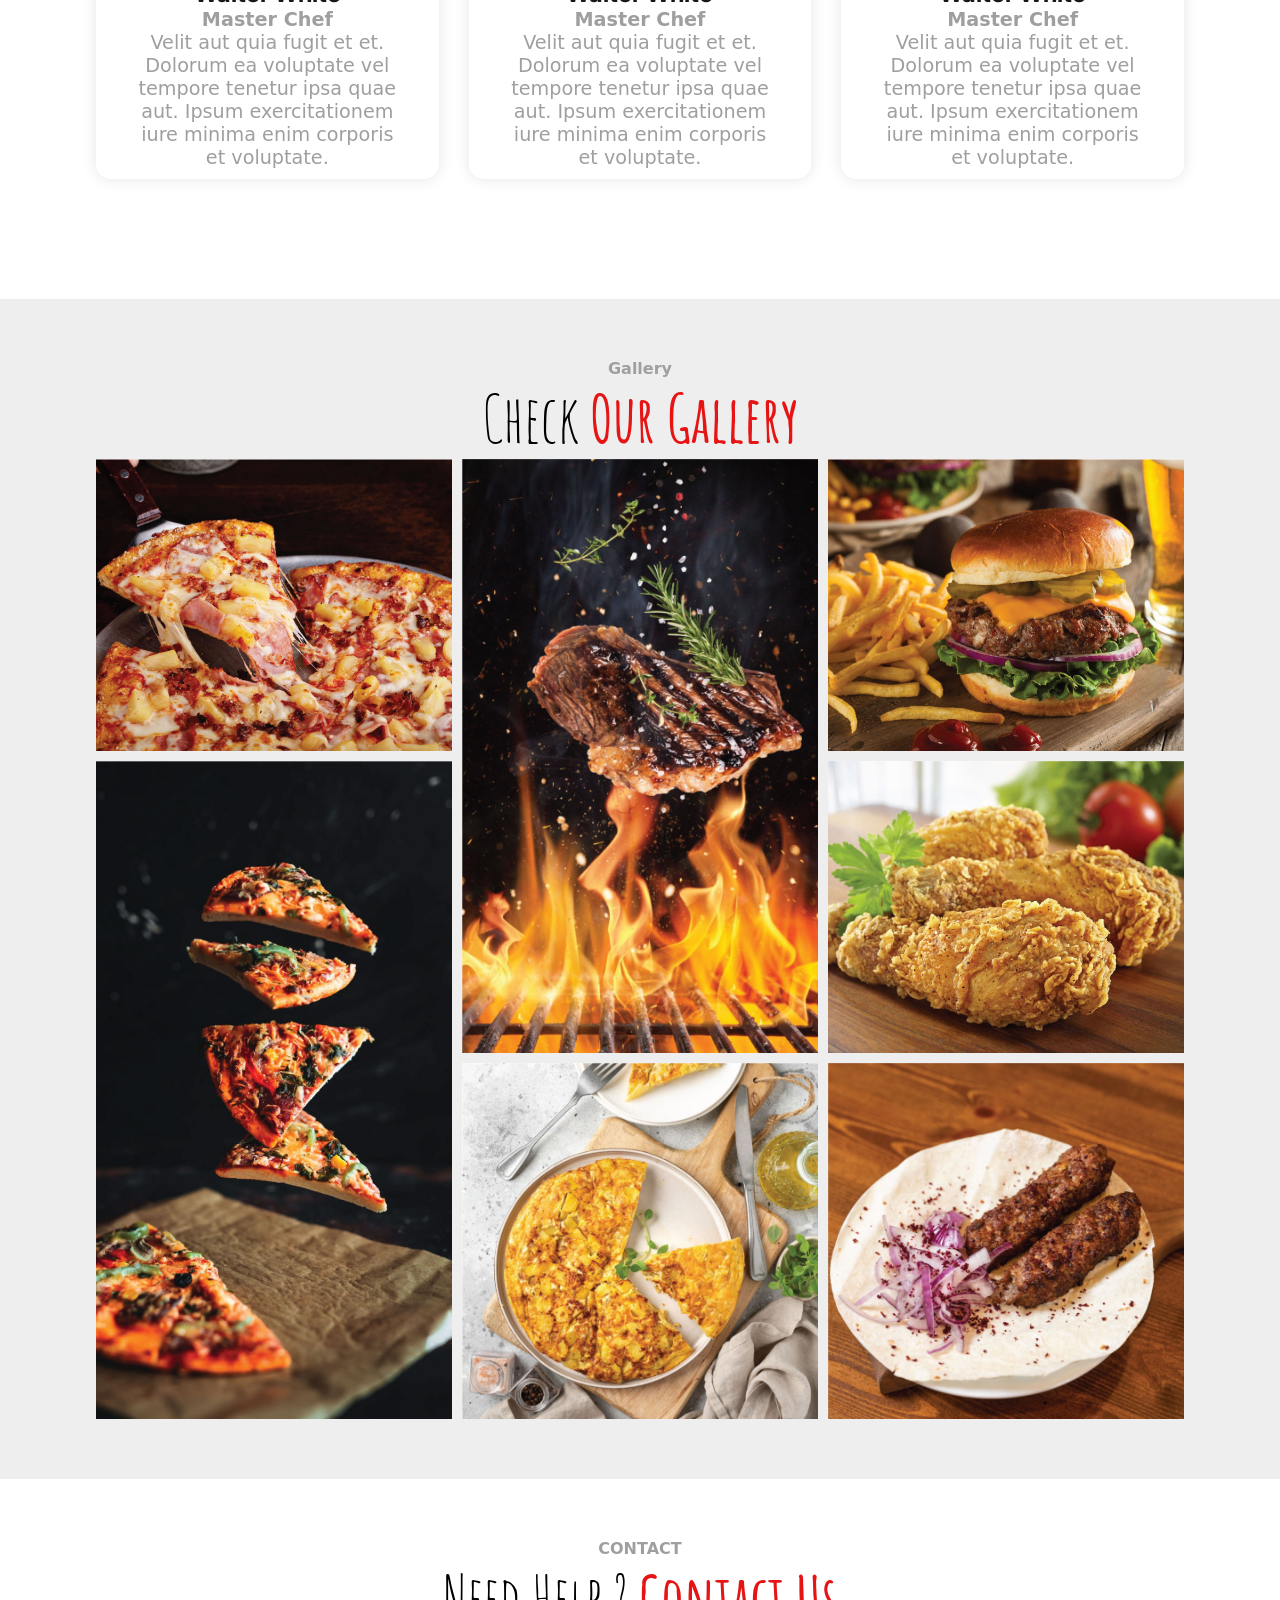
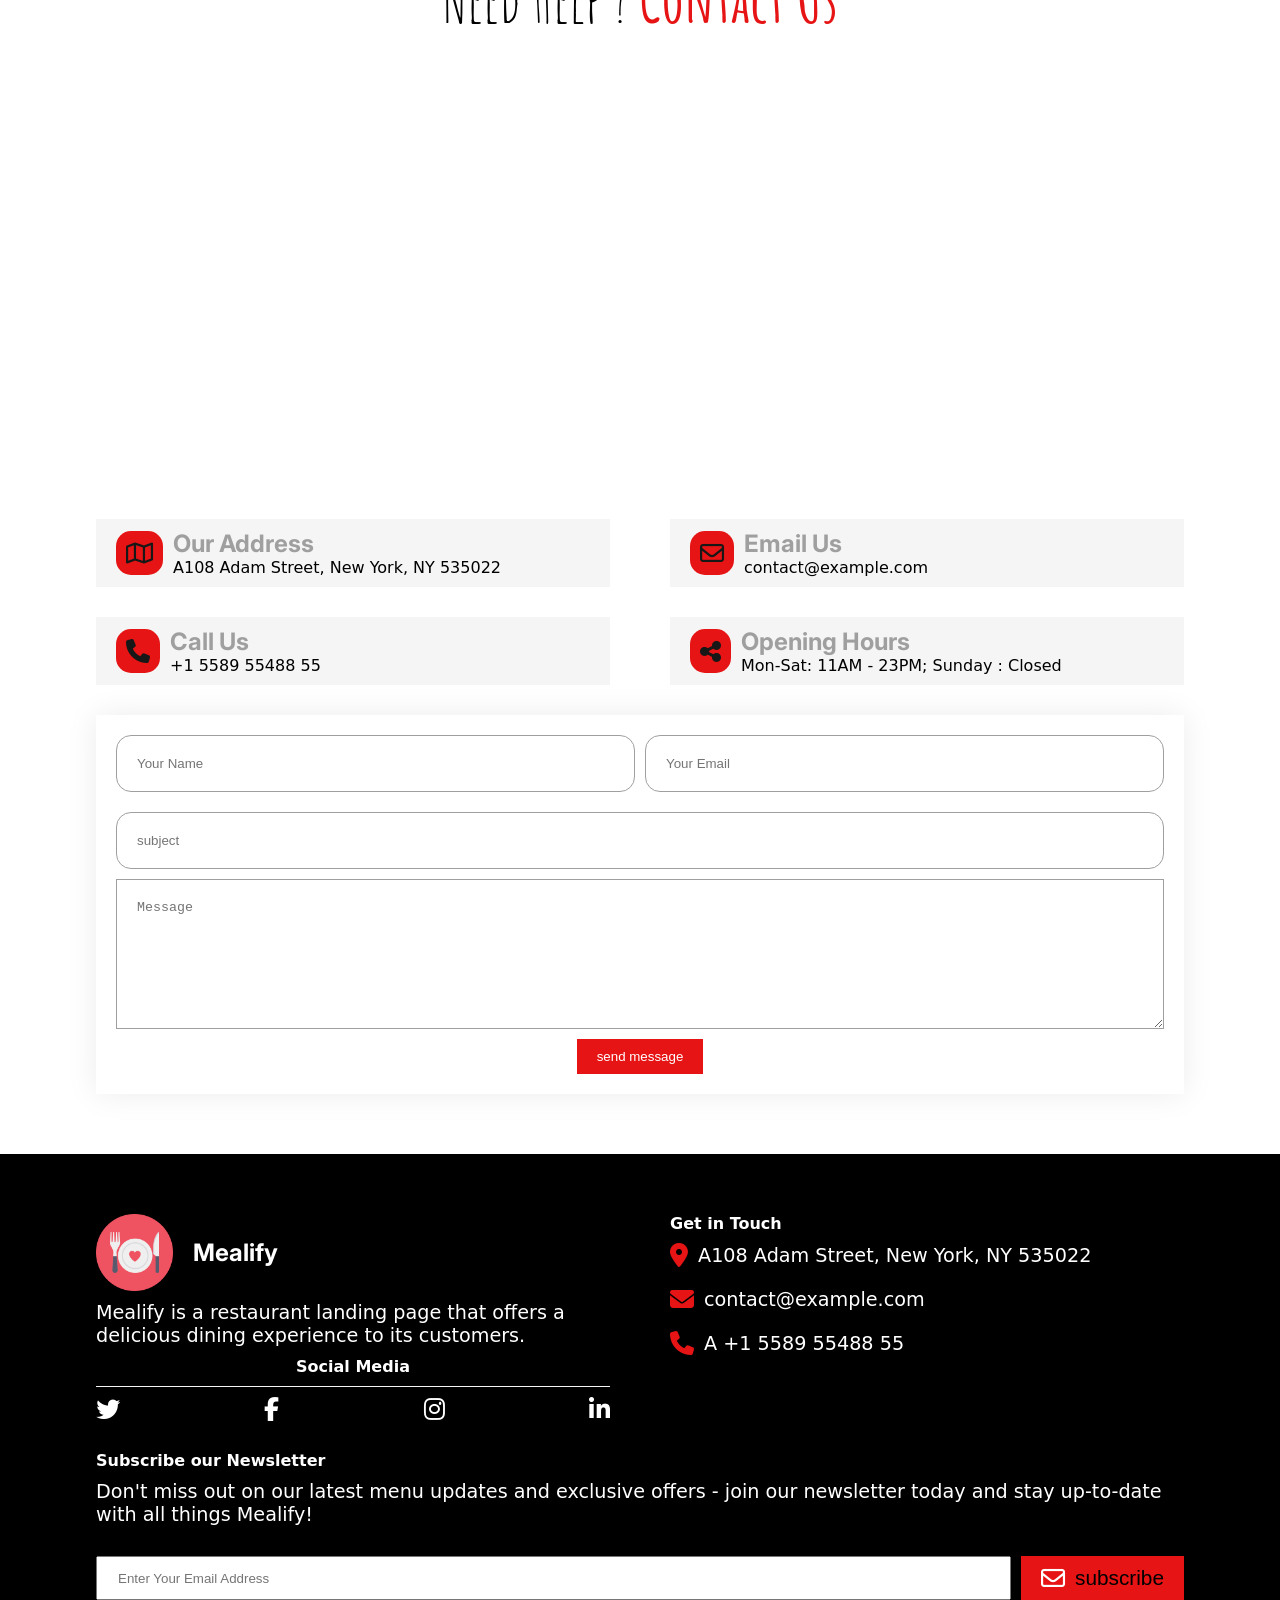
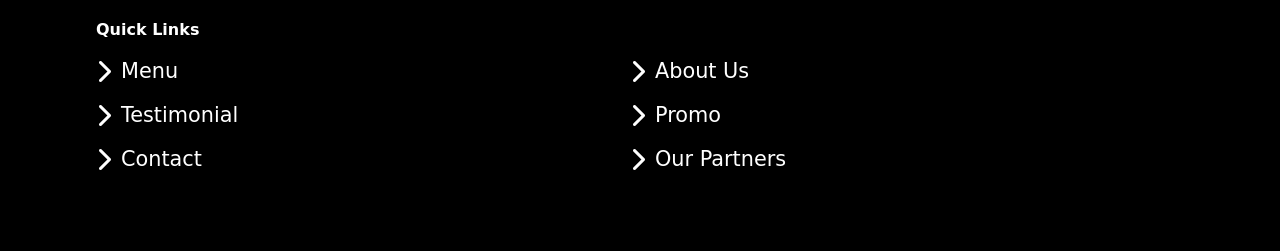
==== commit edf5ae3c: "update gallery to grid" ====
--- a/index.html
+++ b/index.html
@@ -20,6 +20,7 @@
     <!-- 
      fontawesome
  -->
+ 
     <link
       rel="stylesheet"
       href="https://cdnjs.cloudflare.com/ajax/libs/font-awesome/6.7.2/css/all.min.css"
@@ -27,20 +28,13 @@
       crossorigin="anonymous"
       referrerpolicy="no-referrer"
     />
-    <link
-      rel="stylesheet"
-      href="https://cdnjs.cloudflare.com/ajax/libs/font-awesome/6.7.2/css/all.min.css"
-      integrity="sha512-Evv84Mr4kqVGRNSgIGL/F/aIDqQb7xQ2vcrdIwxfjThSH8CSR7PBEakCr51Ck+w+/U6swU2Im1vVX0SVk9ABhg=="
-      crossorigin="anonymous"
-      referrerpolicy="no-referrer"
-    />
     <!-- 
     fontawesome
     -->
     <link rel="shortcut icon" href="./img/favicon.png" type="image/x-icon" />
     <link rel="stylesheet" href="./css/main.css" />
     <link rel="stylesheet" href="./css/media-layou.css" />
-    <title>Document</title>
+    <title>Mealify</title>
   </head>
   <body>
     <!-- 
@@ -53,21 +47,21 @@
           <div class="logo">
             <a href="./index.html">mealify</a>
           </div>
-          <div class="mode d-f align-center ">
+          <div class="mode d-f align-center space-btween ">
             <label for="change-mode"><i class="fa-regular fa-moon"></i></label>
             <input type="checkbox" name="change-mode" id="change-mode" hidden />
 
             
+            <label  class="bar" for="bar"><i class="fa-solid fa-bars"></i></label>
             <input type="checkbox" name="bar" id="bar" hidden />
         </div>
-        <label id="bar" class="bar" for="bar"><i class="fa-solid fa-bars"></i></label>
           <ul>
             <li><a class="active" href="#">home</a></li>
             <li><a href="#chefs">chefs</a></li>
             <li><a href="#gallery">gallery</a></li>
             <li><a href="#contact">contact</a></li>
-            <li class="close" hidden >
-                <label for="close"><i class="fa-solid fa-xmark"></i></label>
+            <li  class="close" hidden >
+                <label  for="close"><i class="fa-solid fa-xmark"></i></label>
                 <input type="checkbox" name="close" id="close" hidden />
 
             </li>
@@ -79,15 +73,15 @@
 
       <div id="hero">
         <div class="container section">
-          <div class="hero-desc lg-50">
-            <h1>Enjoy Your Healthy Delicious Food</h1>
+          <div class="hero-desc lg-50 sm-50 xxsm-100">
+            <h1 class="sm-100 ">Enjoy Your Healthy Delicious Food</h1>
             <p>
               Sed autem laudantium dolores. Voluptatem itaque ea consequatur
               eveniet. Eum quas beatae cumque eum quaerat.
             </p>
-            <div class="hero-links align-center md-100">
-              <a class="btn sm-50 md-50 "href="#contact">book a tabel</a>
-              <a class="sm-50 md-50" href="https://www.youtube.com/" target="_blank">
+            <div class="hero-links align-center md-100 xxsm-100 xsm-100">
+              <a class="btn sm-50 md-50 xsm-100 xxsm-100" href="#contact">book a tabel</a>
+              <a class="sm-50 md-50 xsm-100 xxsm-100" href="https://www.youtube.com/" target="_blank">
                 <span class="circle d-f align-center just-center">
                   <i class="fa-solid fa-play"></i>
                 </span>
@@ -95,8 +89,8 @@
               >
             </div>
           </div>
-          <div class="hero-img lg-50  d-f align-center just-center tx-center ">
-            <img src="./img/hero-img.png" alt="" />
+          <div class="hero-img md-100 lg-50 sm-100 xxsm-100 d-f align-center just-center tx-center ">
+            <img class="md-50" src="./img/hero-img.png" alt="" />
           </div>
         </div>
       </div>
@@ -200,87 +194,75 @@
     ******************
     -->
 
-    <section class="gallery-sec" id="gallery">
-        <div class="container section tx-center f-c">
-            <span>gallery</span>
+    <section class="gallery-sec section " id="gallery">
+       <div class="container tx-center  f-c">
+        <span>gallery</span>
         <h2>Check  <span>Our Gallery</span></h2>
-        <div class="gallery-image d-f f-w section">
-            
-            <div class="gallery-left d-f f-c lg-33 md-50">
-                <div class="pic md-100">
-                    <img src="./img/meal-1.jpg" alt="meal-1">
-                    <div class="pic-caption d-f f-c just-center">
-                        <h3>Pizza
-                        </h3>
-                        <p>Hawaiian pizza with ham and pineapple</p>
-                    </div>
-
-                </div>
-                <div class="pic md-100">
-                    <img src="./img/meal-4.jpg" alt="meal-4">
-                    <div class="pic-caption d-f f-c just-center">
-                        <h3>Levitation pizza
-                        </h3>
-                        <p>Levitation pizza on black background.</p>
-                    </div>
-
-                </div>
-            </div>
-
-
-            <div class="gallery-center d-f f-c lg-33 md-50">
-                <div class="pic md-100 ">
-                    <img src="./img/meal-2.jpg" alt="meal-1">
-                    <div class="pic-caption d-f f-c just-center">
-                        <h3>Pizza
-                        </h3>
-                        <p>Hawaiian pizza with ham and pineapple</p>
-                    </div>
-
-                </div>
-                <div class="pic md-100">
-                    <img src="./img/meal-7.jpg" alt="meal-4">
-                    <div class="pic-caption d-f f-c just-center">
-                        <h3>Levitation pizza
-                        </h3>
-                        <p>Levitation pizza on black background.</p>
-                    </div>
-
-                </div>
-            </div>
-
-            <div class="gallery-right  d-f f-c lg-33 md-50">
-                <div class="pic md-100">
-                    <img src="./img/meal-3.jpg" alt="meal-1">
-                    <div class="pic-caption d-f f-c just-center">
-                        <h3>Pizza
-                        </h3>
-                        <p>Hawaiian pizza with ham and pineapple</p>
-                    </div>
-
-                </div>
-                <div class="pic md-100">
-                    <img src="./img/meal-5.jpg" alt="meal-4">
-                    <div class="pic-caption d-f f-c just-center">
-                        <h3>Levitation pizza
-                        </h3>
-                        <p>Levitation pizza on black background.</p>
-                    </div>
-
-                </div>
-                <div class="pic md-100">
-                    <img src="./img/meal-6.jpg" alt="meal-4">
-                    <div class="pic-caption d-f f-c just-center">
-                        <h3>Levitation pizza
-                        </h3>
-                        <p>Levitation pizza on black background.</p>
-                    </div>
-
-                </div>
-            </div>
-
-        </div>
-        </div>
+        <div class="gallery-images">
+            <div class="img1 img">
+                <img src="./img/meal-1.jpg" alt="">
+                <div class="pic-caption d-f f-c just-center">
+                    <h3>Pizza
+                    </h3>
+                    <p>Hawaiian pizza with ham and pineapple</p>
+                </div>
+            </div>
+            <div class="img2 img">
+                <img src="./img/meal-2.jpg" alt="">
+                <div class="pic-caption d-f f-c just-center">
+                    <h3>Pizza
+                    </h3>
+                    <p>Hawaiian pizza with ham and pineapple</p>
+                </div>
+            
+            
+            </div>
+            <div class="img3 img">
+                <img src="./img/meal-3.jpg" alt="">
+                <div class="pic-caption d-f f-c just-center">
+                    <h3>Pizza
+                    </h3>
+                    <p>Hawaiian pizza with ham and pineapple</p>
+                </div>
+            
+            </div>
+            <div class="img4 img">
+                <img src="./img/meal-4.jpg" alt="">
+            
+                <div class="pic-caption d-f f-c just-center ">
+                    <h3>Levitation pizza
+                    </h3>
+                    <p>Levitation pizza on black background.</p>
+                </div>
+            </div>
+            <div class="img5 img">
+                <img src="./img/meal-5.jpg" alt="">
+                <div class="pic-caption d-f f-c just-center">
+                    <h3>Levitation pizza
+                    </h3>
+                    <p>Levitation pizza on black background.</p>
+                </div>
+            
+            
+            </div>
+            <div class="img6 img">
+                <img src="./img/meal-6.jpg" alt="">
+                <div class="pic-caption d-f f-c just-center">
+                    <h3>Levitation pizza
+                    </h3>
+                    <p>Levitation pizza on black background.</p>
+                </div>
+            
+            </div>
+            <div class="img7 img"><img src="./img/meal-7.jpg" alt="">
+                <div class="pic-caption d-f f-c just-center">
+                    <h3>Levitation pizza
+                    </h3>
+                    <p>Levitation pizza on black background.</p>
+                </div></div>
+          </div>
+          
+       </div>
     </section>
 
     <!-- 
@@ -301,7 +283,7 @@
         <span>CONTACT
         </span>
         <h2>Need Help ? <span>Contact Us</span></h2>
-        <iframe src="https://www.google.com/maps/embed?pb=!1m14!1m8!1m3!1d24194.89157059023!2d-74.006138!3d40.710059!3m2!1i1024!2i768!4f13.1!3m3!1m2!1s0x89c25a22a3bda30d%3A0xb89d1fe6bc499443!2sDowntown.%20Conference%20Center!5e0!3m2!1sen!2sus!4v1745274356943!5m2!1sen!2sus"height="450" style="border:0;" allowfullscreen="" loading="lazy" referrerpolicy="no-referrer-when-downgrade"></iframe>
+        <iframe src="https://www.google.com/maps/embed?pb=!1m14!1m8!1m3!1d24194.89157059023!2d-74.006138!3d40.710059!3m2!1i1024!2i768!4f13.1!3m3!1m2!1s0x89c25a22a3bda30d%3A0xb89d1fe6bc499443!2sDowntown.%20Conference%20Center!5e0!3m2!1sen!2sus!4v1745274356943!5m2!1sen!2sus" height="450" style="border:0;" allowfullscreen="" loading="lazy" referrerpolicy="no-referrer-when-downgrade"></iframe>
 <div class="call d-f f-w space-between">
     <div class="contact d-f align-center">
         <i class="fa-regular fa-map"></i>
@@ -465,5 +447,5 @@
 
 
 
-  </body>
+</body>
 </html>
--- a/css/main.css
+++ b/css/main.css
@@ -237,6 +237,11 @@
   /* .bar{
     display: none;
   } */
+
+
+  /* &:has(#bar:checked) ul{
+ opacity:100%;
+  } */
   padding: 30px 0;
   width: 100%;
   box-shadow: 0 0 14px 0 #0000001b;
@@ -428,38 +433,56 @@
 */
 .gallery-sec {
   background: var(--second-color-light);
-
-  .gallery-center,
-  .gallery-left,
-  .gallery-right {
-    width: calc(calc(100% / 3) - var(--gap));
-  }
-  .pic {
-    border: 5px solid var(--main-color-light);
-    position: relative;
-    margin: var(--gap);
-
-    overflow: hidden;
-  }
-  .pic-caption {
-    position: absolute;
-    background: rgba(0, 0, 0, 0.7);
-    top: 120%;
-    bottom: 0;
-    color: white;
+}
+
+.gallery-images {
+
+  display: grid;
+  grid-template-areas:
+    "img1 img2 img3"
+    "img4 img2 img5"
+    "img4 img7 img6";
+    /* ". img7 ."; */
+  gap: 10px;
+
+  img {
     width: 100%;
-    h3 {
-      color: var(--main-color-light);
-    }
-    p {
-      color: var(--text-color);
-    }
-  }
-  .pic:hover .pic-caption {
+    display: block;
+    height: 100%;
+    object-fit: cover;
+  }
+}
+
+.img1 { grid-area: img1; }
+.img2 { grid-area: img2; }
+.img3 { grid-area: img3; }
+.img4 { grid-area: img4; }
+.img5 { grid-area: img5; }
+.img6 { grid-area: img6; }
+.img7 { grid-area: img7; }
+
+.gallery-images .img{
+  overflow: hidden;
+  position: relative;
+  &:hover .pic-caption{
     top: 0;
   }
-}
-
+
+}
+.pic-caption{
+  position: absolute;
+  top: 100%;
+  left: 0;
+  background: rgba(0,0,0,0.7);
+  color: var(--main-color-light);
+ 
+  width: 100%;
+  height: 100%;
+
+h3{
+  color: var(--main-color-light);
+}
+}
 /* 
 ******************************
 gallery end
@@ -650,17 +673,18 @@
  
   nav {
     position: relative;
+
     .bar{
       display: block;
-
+/* 
       position: absolute;
-      right: 50px;
+      right: 30px; */
     }
     ul {
       flex-direction: column;
       position: absolute;
-      left: 70%;
-      top: 0;
+      left: 80%;
+      top: 110px;
       background: var(--contact-color);
       height: 100vh;
       padding: 50px 70px;
@@ -672,19 +696,51 @@
 
      
       }
+      .gallery-images{
+      
+          display: grid;
+          grid-template-areas:
+         "img1 img2 img3"
+         "img4 img2 img5"
+         "img4 img6 img7" ;
+        }
+        
+      gap: 10px;
+      }
+      .img1{
+        grid-area: img1;
+      }
+      .img2{
+        grid-area: img2;
+      }
+      .img3{
+        grid-area: img3;
+      }
+      .img4{
+        grid-area: img4;
+      }
+      .img5{
+        grid-area: img5;
+      }
+      .img6{
+        grid-area: img6;
+      }
+      .img7{
+        grid-area: img7;
+      }
 
       a.active {
         color: var(--text-color);
       }
-      
-      &:has(#close:checked) {
-        left: 100%;
-    }
-    }
-    #bar:checked ~ ul{
-      left: 50%;
-    }
   
+    }
+    
+    &:has(#close:checked) ul {
+      opacity: 0;
+  }
+  &:has(#bar:checked) ul{
+    opacity:100%;
+  }
   }
 
   footer {
@@ -697,7 +753,7 @@
       width: 100%;
     }
   }
-}
+
 
 
 @media (min-width: 768px) and (max-width: 991px) {
@@ -706,8 +762,8 @@
     .bar{
       display: block;
 
-      position: absolute;
-      right: 50px;
+      /* position: absolute;
+      right: 20px; */
     }
 
     ul {
@@ -723,16 +779,14 @@
       transition: 0.3s;
     }
 
-    #bar:checked ~ ul {
-      left: 0;
-    }
+    /* #bar:checked ~ ul {
+      left: 100%;
+    } */
   }
 
   header {
-    flex-direction: column;
     text-align: center;
-    height: auto;
-    padding: 40px 0;
+   
 
     .hero-desc {
       width: 100%;
@@ -745,6 +799,9 @@
       gap: 20px;
       align-items: center;
     }
+    .img{
+      margin: auto;
+    }
 
     img {
       width: 100%;
@@ -756,22 +813,34 @@
     width: calc(50% - var(--gap));
     flex-wrap: wrap;
   }
-  .gallery-sec .gallery-center,
-  .gallery-sec .gallery-left,
-  .gallery-sec .gallery-right {
-    /* width: calc(50% - var(--gap)); */
-    flex-direction: column-reverse;
-width: 50%;
-  }
-  .gallery-sec .gallery-right {
-    flex-direction: row;
-    width: 100%;
-  }
-  .gallery-sec .pic{
-    margin: 0;
-img{
-  height: fit-content;
-}  }
+  .gallery-images {
+    display: grid;
+    grid-template-areas:
+      "img1 img2"
+      "img1 img2"
+      "img4 img2"
+      "img4 img5"
+      "img4 img6"
+      "img3 img6"
+      "img7 .";
+    gap: 10px;
+  
+    img {
+      width: 100%;
+      display: block;
+      height: 100%;
+      object-fit: cover;
+    }
+  }
+  
+  .img1 { grid-area: img1; }
+  .img2 { grid-area: img2; }
+  .img3 { grid-area: img3; }
+  .img4 { grid-area: img4; }
+  .img5 { grid-area: img5; }
+  .img6 { grid-area: img6; }
+  .img7 { grid-area: img7; }
+  
 
   .contact-sec {
     .contact,
@@ -798,12 +867,74 @@
       width: 100%;
     }
 
-    .container {
-      flex-wrap: wrap;
-    }
-  }
-}
-
+    
+  }
+}
+@media (min-width:150px) and (max-width:320px) {
+  header {
+    flex-direction: column;
+    text-align: center;
+
+    .hero-desc {
+      width: 100%;
+      order: 2;
+      padding: 20px;
+      .hero-links {
+        flex-direction: column;
+        gap: 10px;
+      }
+      h1{
+        width: 100%;
+        font-size: 2rem;
+      }
+      p{
+        width: 100%;
+        font-size: 1rem;
+      }
+    }
+    .img{
+      width: 25%;
+    }
+
+  
+
+
+  }
+
+  
+}
+
+@media  (max-width: 575px) {
+  header {
+    flex-direction: column;
+    text-align: center;
+
+    .hero-desc {
+      width: 100%;
+      order: 2;
+      padding: 20px;
+      .hero-links {
+        flex-direction: column;
+        gap: 10px;
+      }
+      h1{
+        width: 100%;
+        font-size: 3rem;
+      }
+    }
+    .img{
+      width: 100%;
+    }
+
+  
+
+
+  }
+
+  .chef-sec .chef {
+    width: 100%;
+  }
+}
 
 @media (max-width: 767px) {
   nav {
@@ -813,8 +944,8 @@
     .bar{
       display: block;
 
-      position: absolute;
-      right: 50px;
+      /* position: absolute;
+      right: 20px; */
     }
     
     ul {
@@ -829,14 +960,11 @@
       gap: 30px;
       transition: 0.3s;
     }
-    #bar:checked ~ ul {
-      left: 0;
-    }
  
   }
 
   header {
-    flex-direction: column;
+  
     text-align: center;
 
     .hero-desc {
@@ -860,11 +988,33 @@
     width: 100%;
   }
 
-  .gallery-sec .gallery-center,
-  .gallery-sec .gallery-left,
-  .gallery-sec .gallery-right {
-    width: 100%;
-  }
+  .gallery-images {
+    display: grid;
+    grid-template-areas:
+      "img1"
+      "img2"
+      "img3"
+      "img4"
+      "img5"
+      "img6"
+      "img7";
+    gap: 10px;
+  
+    img {
+      width: 100%;
+      display: block;
+      height: 100%;
+      object-fit: cover;
+    }
+  }
+  
+  .img1 { grid-area: img1; }
+  .img2 { grid-area: img2; }
+  .img3 { grid-area: img3; }
+  .img4 { grid-area: img4; }
+  .img5 { grid-area: img5; }
+  .img6 { grid-area: img6; }
+  .img7 { grid-area: img7; }
 
   .contact-sec .contact,
   .contact-sec form {
--- a/css/media-layou.css
+++ b/css/media-layou.css
@@ -1,3 +1,21 @@
+@media (min-width:150px) and (max-width:319px){
+  .xxsm-100 {
+    width: 100%;
+  }
+  .xxsm-50 {
+    width: 50%;
+  }
+  .xxsm-33 {
+    width: 33.33%;
+  }
+  .xxsm-25 {
+    width: 25%;
+  }
+  .xxsm-16 {
+    width: 16.66%;
+  }
+
+}
 @media (max-width: 575px) {
   .xsm-100 {
     width: 100%;
